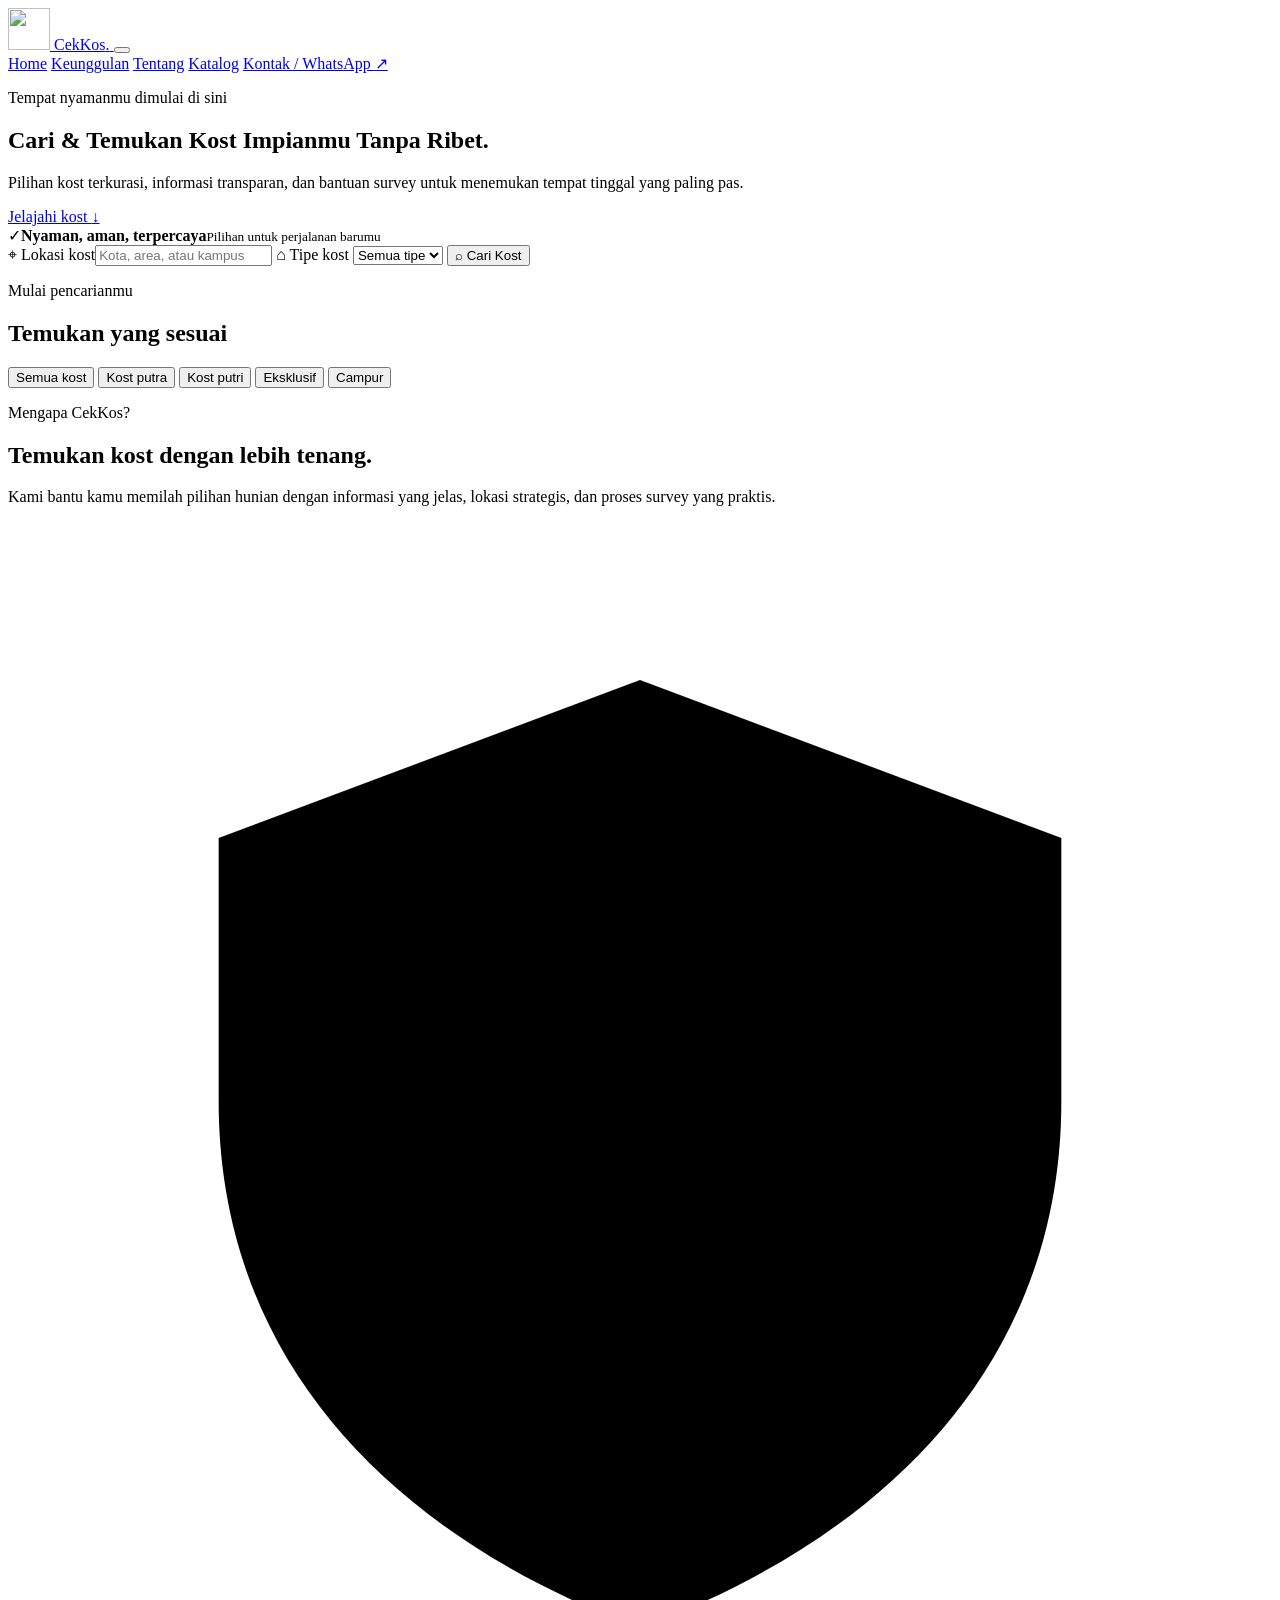
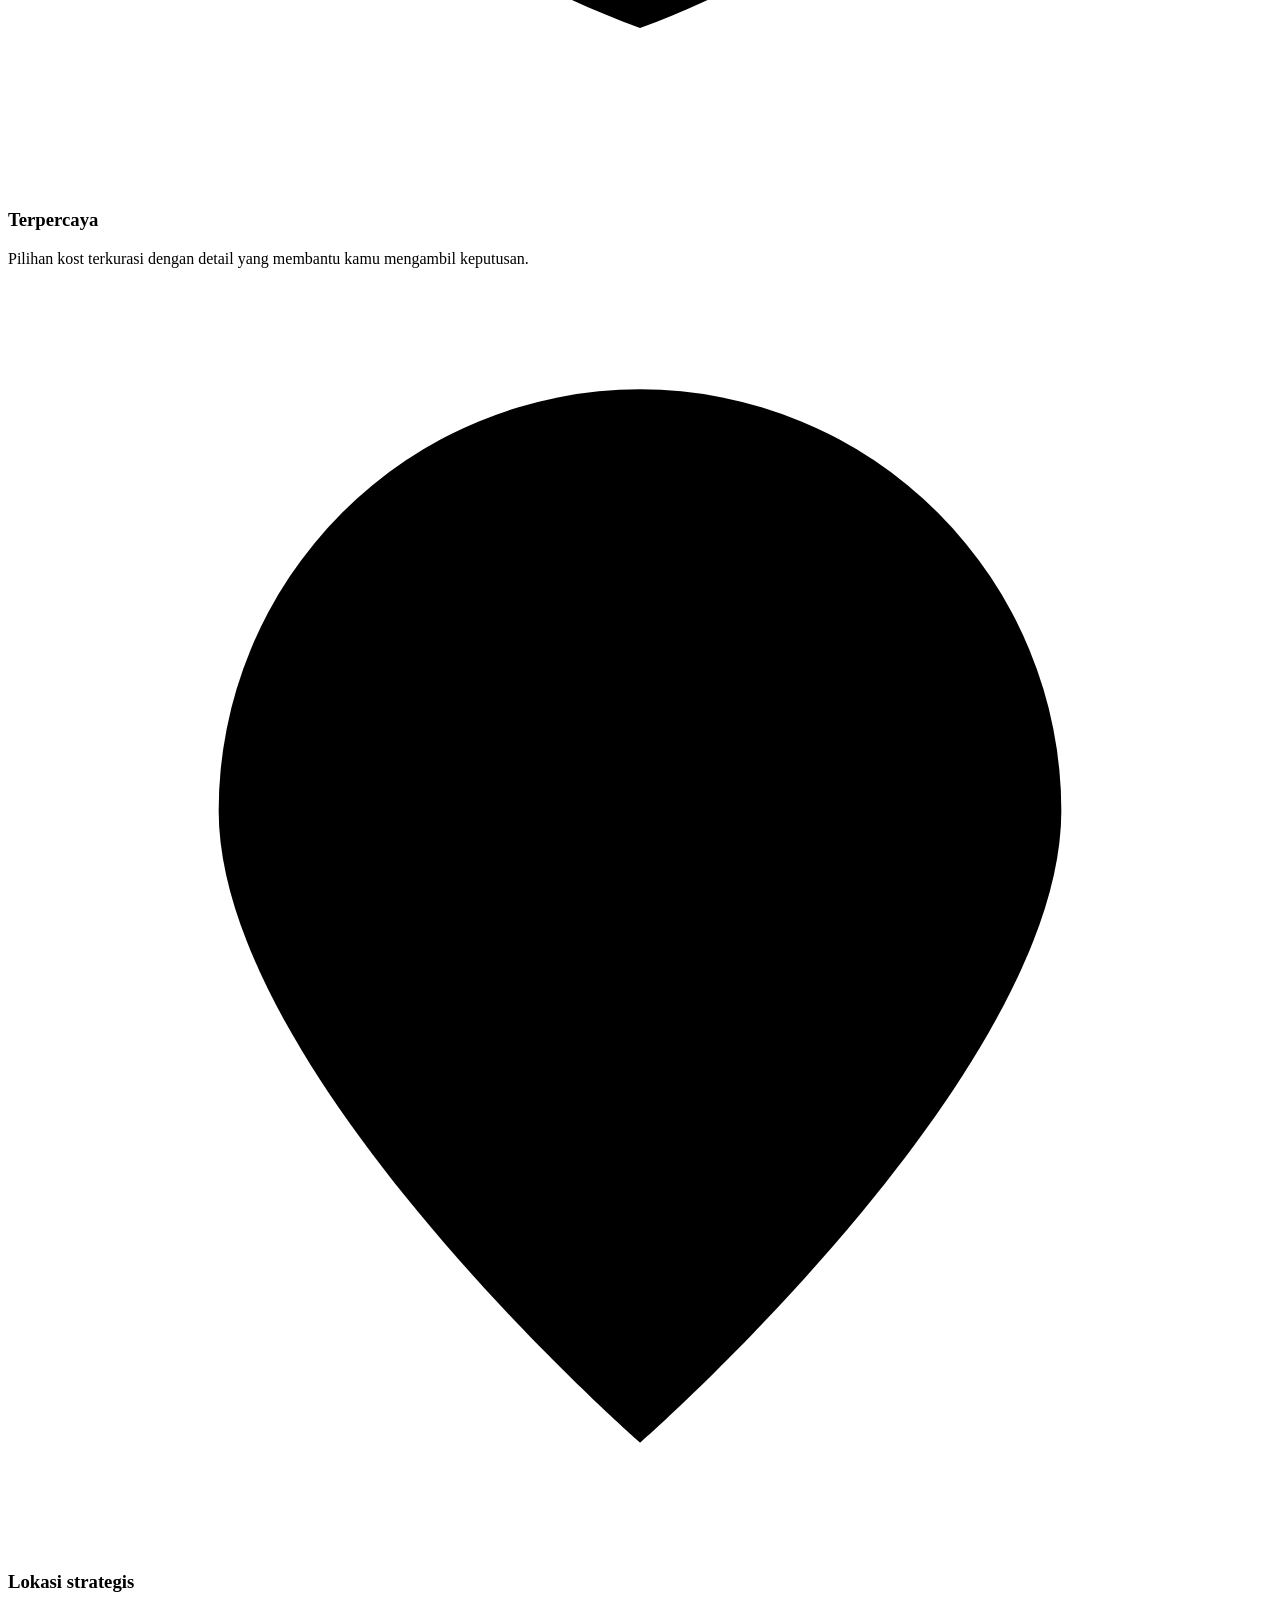
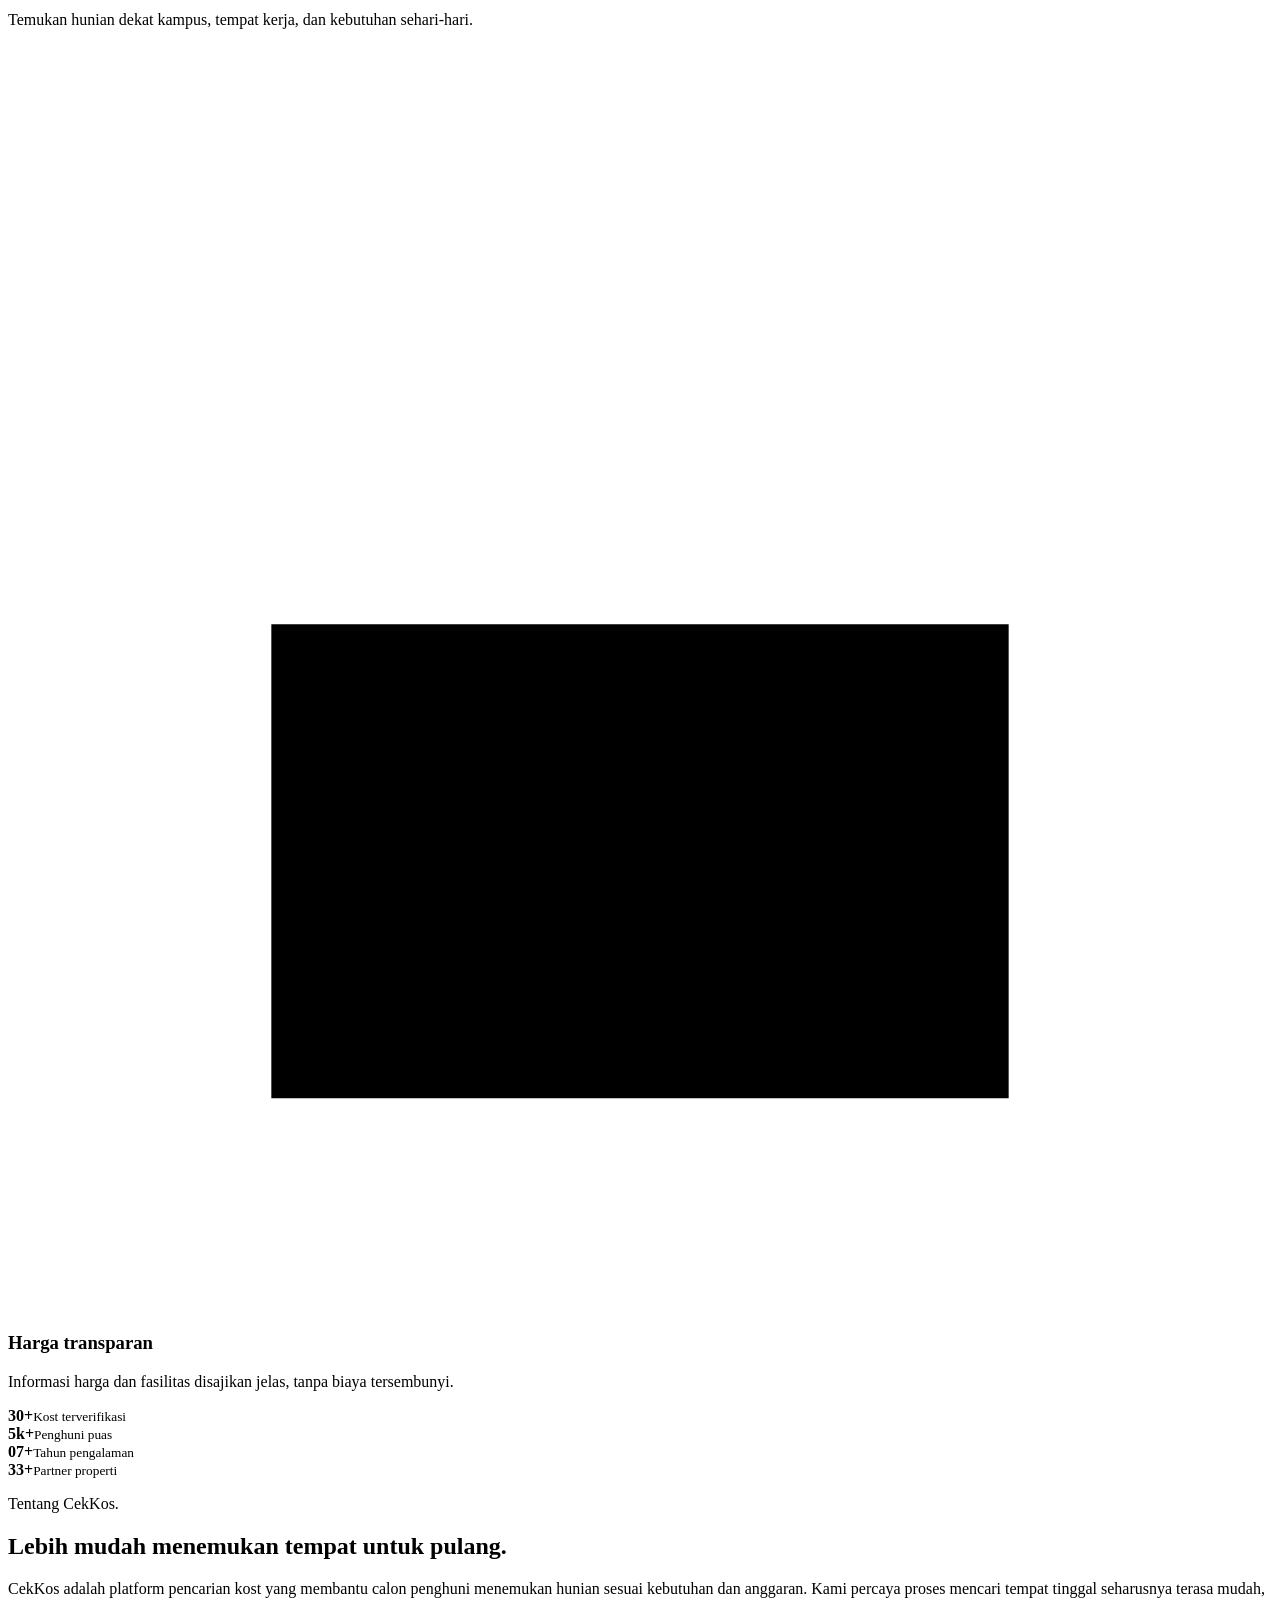
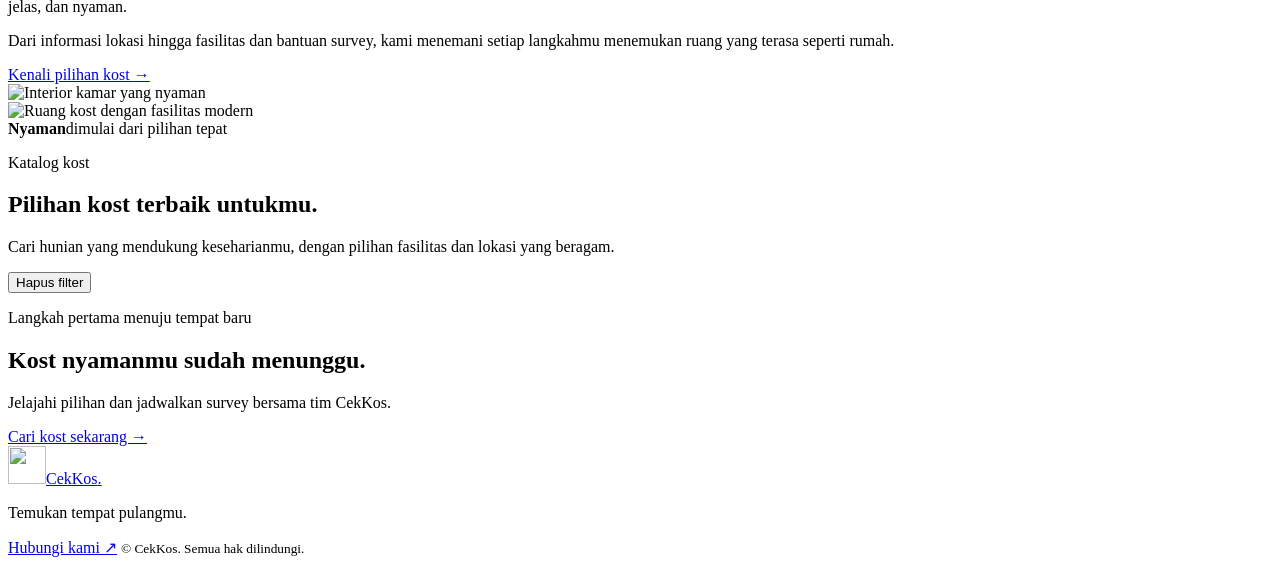
==== index.html @ 6858b545 "Add files via upload" ====
<!DOCTYPE html>
<html lang="id">
<head>
  <meta charset="UTF-8">
  <meta name="viewport" content="width=device-width, initial-scale=1">
  <meta name="theme-color" content="#1b2a4a">
  <meta name="description" content="Cari kost nyaman dan terpercaya bersama CekKos. Bandingkan pilihan, cek fasilitas, dan jadwalkan survey dengan mudah.">
  <title>CekKos. — Cari Kost Nyaman Tanpa Ribet</title>
  <link rel="icon" href="assets/images/logo.png" type="image/png">
  <link rel="stylesheet" href="assets/css/style.css">
  <script src="assets/js/main.js" defer></script>
</head>
<body>
  <header class="site-header">
    <div class="container header-inner">
      <a class="brand" href="index.html" aria-label="CekKos, beranda">
        <img src="assets/images/logo.png" alt="" width="42" height="42">
        <span>CekKos<span class="brand-dot">.</span></span>
      </a>
      <button class="menu-toggle" type="button" aria-expanded="false" aria-controls="site-nav" aria-label="Buka menu">
        <span></span><span></span><span></span>
      </button>
      <nav class="site-nav" id="site-nav" aria-label="Navigasi utama">
        <a href="#home">Home</a>
        <a href="#keunggulan">Keunggulan</a>
        <a href="#tentang">Tentang</a>
        <a href="#katalog">Katalog</a>
        <a class="nav-contact" href="https://wa.me/6281234567890?text=Halo%20CekKos%2C%20saya%20ingin%20bertanya%20tentang%20kost." target="_blank" rel="noopener noreferrer">Kontak / WhatsApp <span aria-hidden="true">↗</span></a>
      </nav>
    </div>
  </header>

  <main>
    <section class="hero container" id="home" aria-labelledby="hero-title">
      <div class="hero-image">
        <div class="hero-content">
          <p class="eyebrow eyebrow-light"><span class="status-dot"></span>Tempat nyamanmu dimulai di sini</p>
          <h1 id="hero-title">Cari &amp; Temukan Kost Impianmu <span>Tanpa Ribet.</span></h1>
          <p class="hero-copy">Pilihan kost terkurasi, informasi transparan, dan bantuan survey untuk menemukan tempat tinggal yang paling pas.</p>
          <a class="button button-white" href="#katalog">Jelajahi kost <span aria-hidden="true">↓</span></a>
        </div>
        <div class="hero-note"><span class="note-icon" aria-hidden="true">✓</span><span><strong>Nyaman, aman, terpercaya</strong><small>Pilihan untuk perjalanan barumu</small></span></div>
      </div>
      <form class="search-panel" id="search-form" role="search">
        <label class="search-field">
          <span class="field-icon" aria-hidden="true">⌖</span>
          <span class="field-content"><span class="field-label">Lokasi kost</span><input id="location-search" name="location" type="search" placeholder="Kota, area, atau kampus" autocomplete="off"></span>
        </label>
        <label class="search-field search-select">
          <span class="field-icon" aria-hidden="true">⌂</span>
          <span class="field-content"><span class="field-label">Tipe kost</span>
            <select id="type-search" name="type">
              <option value="">Semua tipe</option>
              <option value="Putra">Kost putra</option>
              <option value="Putri">Kost putri</option>
              <option value="Eksklusif">Eksklusif</option>
              <option value="Campur">Campur</option>
            </select>
          </span>
        </label>
        <button class="button button-primary search-button" type="submit"><span aria-hidden="true">⌕</span> Cari Kost</button>
      </form>
    </section>

    <section class="container categories" aria-label="Kategori kost">
      <div><p class="section-kicker">Mulai pencarianmu</p><h2 class="small-heading">Temukan yang sesuai</h2></div>
      <div class="category-list">
        <button class="category-chip is-active" type="button" data-category="Semua">Semua kost</button>
        <button class="category-chip" type="button" data-category="Putra">Kost putra</button>
        <button class="category-chip" type="button" data-category="Putri">Kost putri</button>
        <button class="category-chip" type="button" data-category="Eksklusif">Eksklusif</button>
        <button class="category-chip" type="button" data-category="Campur">Campur</button>
      </div>
    </section>

    <section class="section section-soft" id="keunggulan">
      <div class="container">
        <div class="section-heading section-heading-row">
          <div><p class="section-kicker">Mengapa CekKos?</p><h2>Temukan kost dengan lebih tenang.</h2></div>
          <p class="section-intro">Kami bantu kamu memilah pilihan hunian dengan informasi yang jelas, lokasi strategis, dan proses survey yang praktis.</p>
        </div>
        <div class="benefit-grid">
          <article class="benefit-card"><span class="benefit-icon" aria-hidden="true"><svg viewBox="0 0 24 24"><path d="m12 3 8 3v5c0 5-3.4 8.3-8 10-4.6-1.7-8-5-8-10V6l8-3Z"/><path d="m8.5 12 2.2 2.2 4.8-4.8"/></svg></span><h3>Terpercaya</h3><p>Pilihan kost terkurasi dengan detail yang membantu kamu mengambil keputusan.</p></article>
          <article class="benefit-card"><span class="benefit-icon" aria-hidden="true"><svg viewBox="0 0 24 24"><path d="M20 10c0 5-8 12-8 12S4 15 4 10a8 8 0 1 1 16 0Z"/><circle cx="12" cy="10" r="2.5"/></svg></span><h3>Lokasi strategis</h3><p>Temukan hunian dekat kampus, tempat kerja, dan kebutuhan sehari-hari.</p></article>
          <article class="benefit-card"><span class="benefit-icon" aria-hidden="true"><svg viewBox="0 0 24 24"><path d="M4 7h16M6 3v4m12-4v4M5 11h14v9H5z"/><path d="M9 15h6"/></svg></span><h3>Harga transparan</h3><p>Informasi harga dan fasilitas disajikan jelas, tanpa biaya tersembunyi.</p></article>
        </div>
        <div class="stats-strip">
          <div><strong>30<span>+</span></strong><small>Kost terverifikasi</small></div>
          <div><strong>5k<span>+</span></strong><small>Penghuni puas</small></div>
          <div><strong>07<span>+</span></strong><small>Tahun pengalaman</small></div>
          <div><strong>33<span>+</span></strong><small>Partner properti</small></div>
        </div>
      </div>
    </section>

    <section class="section" id="tentang">
      <div class="container about-grid">
        <div class="about-copy">
          <p class="section-kicker">Tentang CekKos.</p>
          <h2>Lebih mudah menemukan tempat untuk pulang.</h2>
          <p>CekKos adalah platform pencarian kost yang membantu calon penghuni menemukan hunian sesuai kebutuhan dan anggaran. Kami percaya proses mencari tempat tinggal seharusnya terasa mudah, jelas, dan nyaman.</p>
          <p>Dari informasi lokasi hingga fasilitas dan bantuan survey, kami menemani setiap langkahmu menemukan ruang yang terasa seperti rumah.</p>
          <a class="text-link" href="#katalog">Kenali pilihan kost <span aria-hidden="true">→</span></a>
        </div>
        <div class="about-visual">
          <img class="about-image-main" src="assets/images/kos-2.jpg" alt="Interior kamar yang nyaman" loading="lazy">
          <div class="about-image-small"><img src="assets/images/kos-3.jpg" alt="Ruang kost dengan fasilitas modern" loading="lazy"></div>
          <div class="about-badge"><strong>Nyaman</strong><span>dimulai dari pilihan tepat</span></div>
        </div>
      </div>
    </section>

    <section class="section section-soft catalog-section" id="katalog">
      <div class="container">
        <div class="section-heading section-heading-row">
          <div><p class="section-kicker">Katalog kost</p><h2>Pilihan kost terbaik untukmu.</h2></div>
          <p class="section-intro">Cari hunian yang mendukung keseharianmu, dengan pilihan fasilitas dan lokasi yang beragam.</p>
        </div>
        <div class="catalog-meta"><span id="result-count" aria-live="polite"></span><button id="clear-search" class="clear-search" type="button">Hapus filter</button></div>
        <div class="kost-grid" id="kost-grid"></div>
        <div class="empty-state" id="empty-state" hidden>
          <span class="empty-icon" aria-hidden="true">⌕</span><h3>Kost belum ditemukan</h3><p>Coba kata kunci lokasi atau kategori yang berbeda.</p>
          <button class="button button-primary" id="reset-search" type="button">Tampilkan semua kost</button>
        </div>
      </div>
    </section>

    <section class="container cta-section">
      <div><p class="eyebrow eyebrow-light">Langkah pertama menuju tempat baru</p><h2>Kost nyamanmu sudah menunggu.</h2><p>Jelajahi pilihan dan jadwalkan survey bersama tim CekKos.</p></div>
      <a class="button button-white" href="#katalog">Cari kost sekarang <span aria-hidden="true">→</span></a>
    </section>
  </main>

  <footer class="site-footer">
    <div class="container footer-inner">
      <a class="brand footer-brand" href="#home"><img src="assets/images/logo.png" alt="" width="38" height="38"><span>CekKos<span class="brand-dot">.</span></span></a>
      <p>Temukan tempat pulangmu.</p>
      <a href="https://wa.me/6281234567890?text=Halo%20CekKos%2C%20saya%20ingin%20bertanya." target="_blank" rel="noopener noreferrer">Hubungi kami <span aria-hidden="true">↗</span></a>
      <small>© <span id="current-year"></span> CekKos. Semua hak dilindungi.</small>
    </div>
  </footer>
</body>
</html>
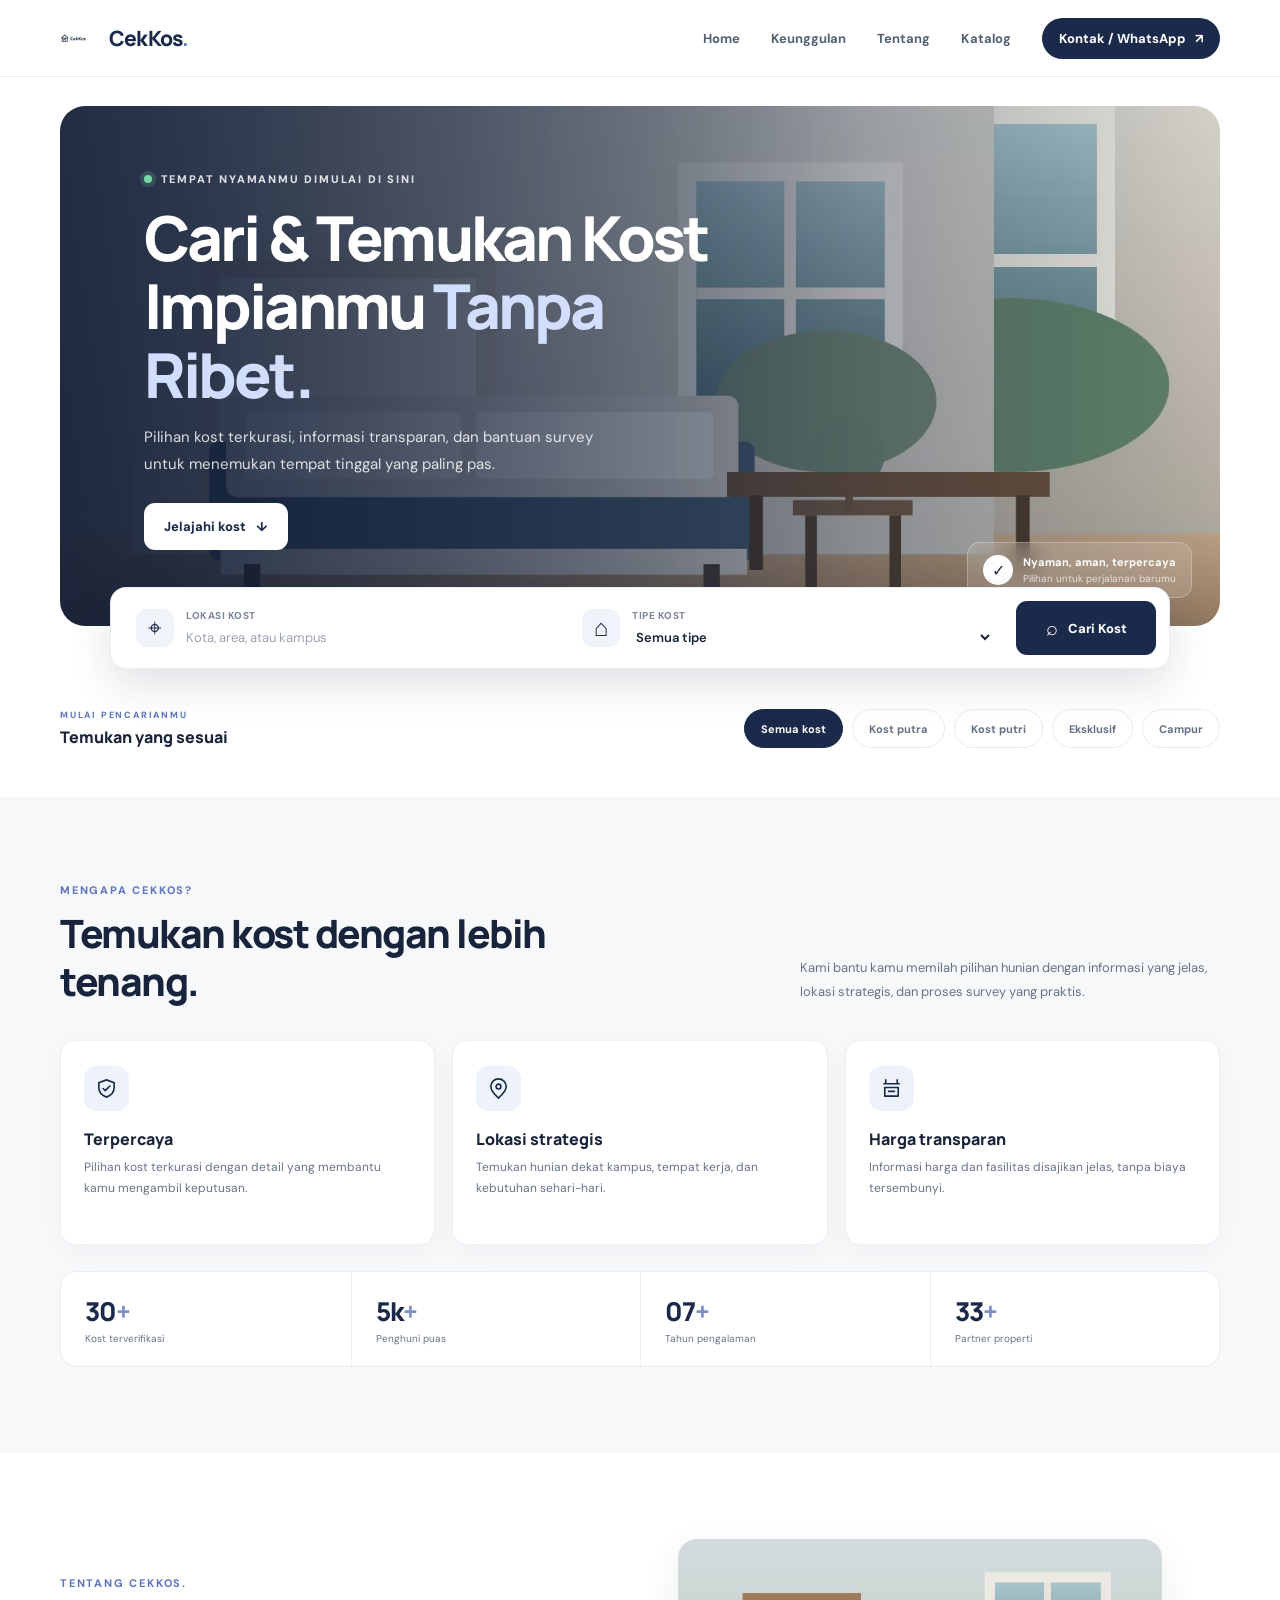
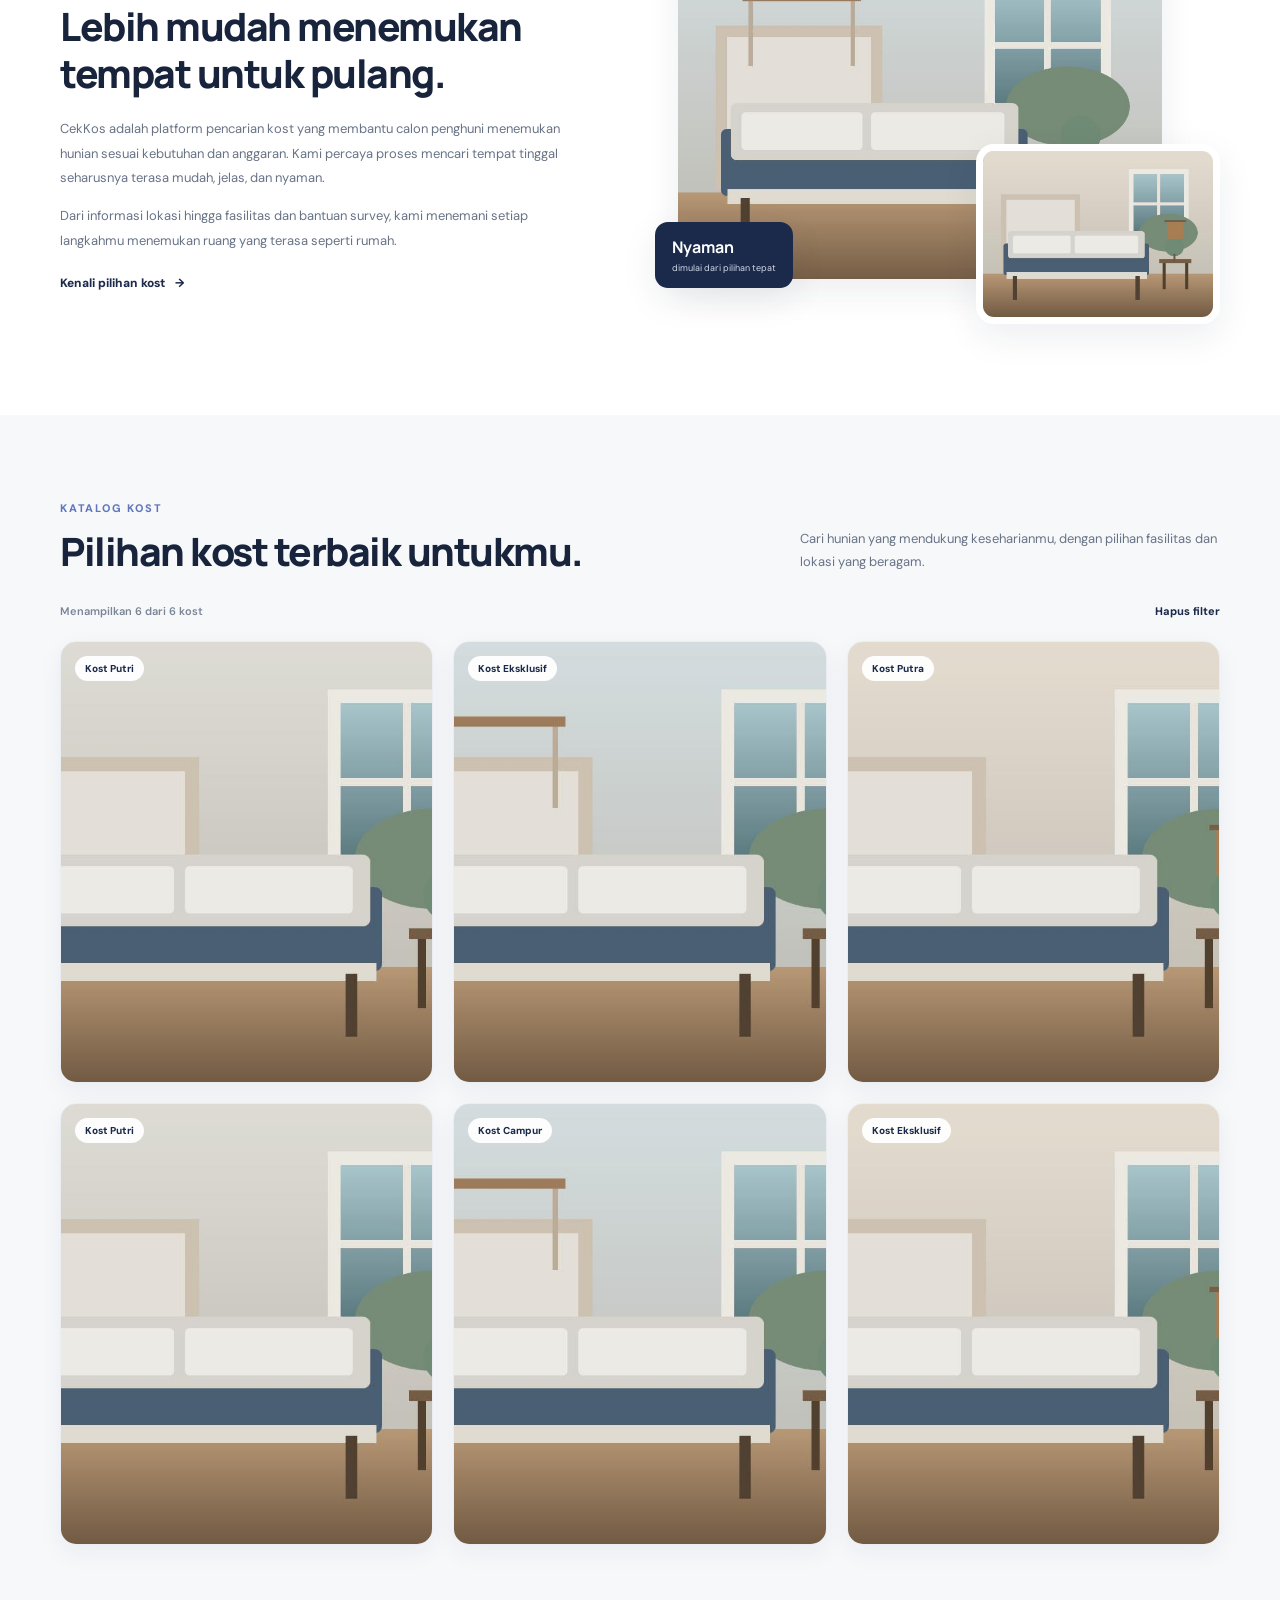
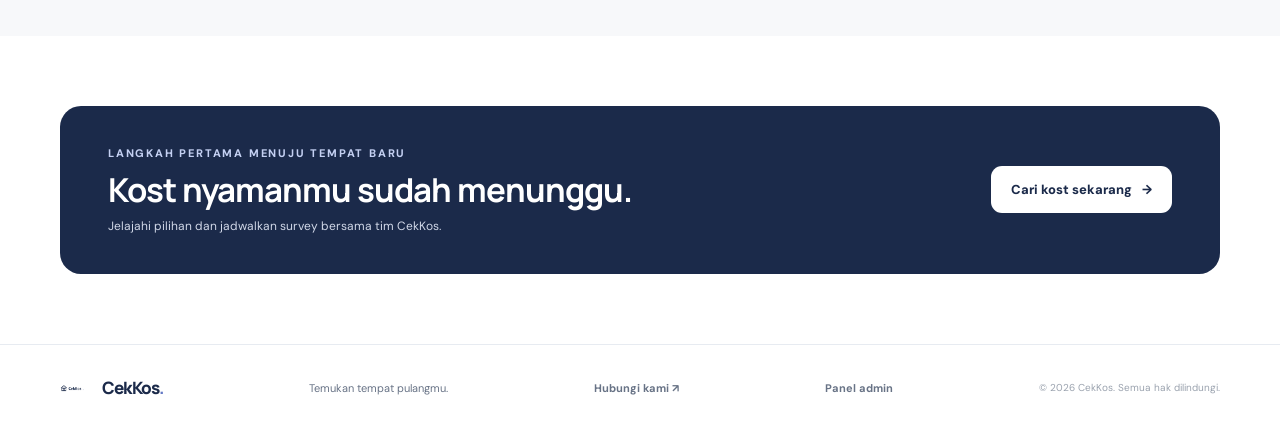
==== commit f793e090: "Update index.html" ====
--- a/index.html
+++ b/index.html
@@ -136,6 +136,7 @@
       <a class="brand footer-brand" href="#home"><img src="assets/images/logo.png" alt="" width="38" height="38"><span>CekKos<span class="brand-dot">.</span></span></a>
       <p>Temukan tempat pulangmu.</p>
       <a href="https://wa.me/6281234567890?text=Halo%20CekKos%2C%20saya%20ingin%20bertanya." target="_blank" rel="noopener noreferrer">Hubungi kami <span aria-hidden="true">↗</span></a>
+      <a href="admin-login.html">Panel admin</a>
       <small>© <span id="current-year"></span> CekKos. Semua hak dilindungi.</small>
     </div>
   </footer>
--- a/assets/css/style.css
+++ b/assets/css/style.css
@@ -0,0 +1,271 @@
+@import url('https://fonts.googleapis.com/css2?family=DM+Sans:wght@400;500;600;700;800&family=Manrope:wght@400;500;600;700;800&display=swap');
+
+:root {
+  --navy: #1b2a4a;
+  --navy-dark: #14213d;
+  --ink: #19243a;
+  --muted: #687386;
+  --line: #e7ebf1;
+  --soft: #f7f8fa;
+  --white: #fff;
+  --shadow: 0 12px 36px rgba(22, 37, 69, .08);
+  font-family: 'DM Sans', Arial, sans-serif;
+  color: var(--ink);
+  background: var(--white);
+  font-synthesis: none;
+  text-rendering: optimizeLegibility;
+}
+
+* { box-sizing: border-box; }
+html { scroll-behavior: smooth; scroll-padding-top: 92px; }
+body { margin: 0; min-width: 320px; color: var(--ink); }
+body, button, input, select { font-family: 'DM Sans', Arial, sans-serif; }
+button, a { -webkit-tap-highlight-color: transparent; }
+a { color: inherit; text-decoration: none; }
+img { display: block; max-width: 100%; }
+button { color: inherit; }
+h1, h2, h3, p { margin-top: 0; }
+h1, h2, h3, .brand { font-family: 'Manrope', 'DM Sans', sans-serif; }
+.container { width: min(1160px, calc(100% - 48px)); margin-inline: auto; }
+
+.site-header { position: sticky; z-index: 20; top: 0; border-bottom: 1px solid rgba(231, 235, 241, .85); background: rgba(255, 255, 255, .96); backdrop-filter: blur(14px); }
+.header-inner { min-height: 76px; display: flex; align-items: center; justify-content: space-between; }
+.brand { display: inline-flex; align-items: center; gap: 9px; color: var(--navy); font-size: 21px; font-weight: 800; letter-spacing: -.8px; }
+.brand img { width: 40px; height: 40px; object-fit: contain; }
+.brand-dot { color: #6479c5; }
+.site-nav { display: flex; align-items: center; gap: 31px; }
+.site-nav a { color: #536074; font-size: 13px; font-weight: 700; transition: color .2s; }
+.site-nav a:hover, .back-link:hover { color: var(--navy); }
+.site-nav .nav-contact { display: inline-flex; align-items: center; gap: 9px; border-radius: 99px; padding: 12px 17px; background: var(--navy); color: white; }
+.site-nav .nav-contact:hover { background: var(--navy-dark); color: white; }
+.menu-toggle { display: none; width: 42px; height: 42px; padding: 11px; border: 1px solid var(--line); border-radius: 12px; background: white; cursor: pointer; }
+.menu-toggle span { display: block; height: 2px; margin: 4px 0; border-radius: 2px; background: var(--navy); }
+
+.hero { position: relative; padding-top: 29px; }
+.hero-image { position: relative; display: flex; min-height: 520px; align-items: center; overflow: hidden; border-radius: 25px; padding: 62px 7.2%; color: white; background: linear-gradient(90deg, rgba(12, 25, 51, .77), rgba(15, 29, 56, .45) 54%, rgba(18, 30, 52, .08)), url('../images/banner-informasi.jpg') center 52% / cover no-repeat; }
+.hero-content { position: relative; z-index: 1; max-width: 620px; padding-bottom: 10px; }
+.eyebrow, .section-kicker { margin: 0 0 13px; color: #6077bd; font-size: 11px; font-weight: 800; letter-spacing: 1.8px; text-transform: uppercase; }
+.eyebrow-light { display: flex; align-items: center; gap: 9px; color: rgba(255,255,255,.85); }
+.status-dot { width: 8px; height: 8px; border-radius: 50%; background: #75d8a6; box-shadow: 0 0 0 4px rgba(117,216,166,.18); }
+.hero h1 { max-width: 600px; margin: 18px 0 15px; color: white; font-size: clamp(38px, 5.1vw, 62px); font-weight: 800; line-height: 1.1; letter-spacing: -2.8px; }
+.hero h1 span { color: #d1defe; }
+.hero-copy { max-width: 485px; margin-bottom: 25px; color: rgba(255,255,255,.83); font-size: 15px; line-height: 1.8; }
+.button { min-height: 47px; display: inline-flex; align-items: center; justify-content: center; gap: 10px; border: 0; border-radius: 11px; padding: 0 20px; font-size: 13px; font-weight: 800; cursor: pointer; transition: background .2s, transform .2s, box-shadow .2s; }
+.button:hover { transform: translateY(-1px); }
+.button-primary { background: var(--navy); color: white; }
+.button-primary:hover { background: var(--navy-dark); box-shadow: 0 7px 17px rgba(27,42,74,.18); }
+.button-white { background: white; color: var(--navy); }
+.button-white:hover { background: #f1f4fb; }
+.hero-note { position: absolute; right: 28px; bottom: 28px; display: flex; align-items: center; gap: 10px; border: 1px solid rgba(255,255,255,.25); border-radius: 13px; padding: 12px 15px; background: rgba(255,255,255,.14); backdrop-filter: blur(12px); }
+.note-icon { display: grid; width: 30px; height: 30px; place-items: center; border-radius: 50%; background: white; color: var(--navy); font-weight: 800; }
+.hero-note strong, .hero-note small { display: block; }
+.hero-note strong { font-size: 11px; }
+.hero-note small { margin-top: 3px; color: rgba(255,255,255,.75); font-size: 10px; }
+.search-panel { position: relative; z-index: 2; display: grid; grid-template-columns: 1fr 1fr auto; gap: 11px; align-items: center; width: calc(100% - 100px); margin: -39px auto 0; border: 1px solid rgba(231,235,241,.8); border-radius: 16px; padding: 13px; background: white; box-shadow: 0 16px 42px rgba(15,29,58,.13); }
+.search-field { min-width: 0; display: flex; align-items: center; gap: 12px; padding: 8px 12px; }
+.field-icon { display: grid; width: 38px; height: 38px; flex: 0 0 38px; place-items: center; border-radius: 11px; background: #f0f3fa; color: var(--navy); font-size: 24px; line-height: 1; }
+.field-content { min-width: 0; flex: 1; }
+.field-label { display: block; margin-bottom: 4px; color: #7d8797; font-size: 10px; font-weight: 800; letter-spacing: .5px; text-transform: uppercase; }
+.field-content input, .field-content select { width: 100%; border: 0; outline: 0; padding: 0; background: transparent; color: var(--ink); font-size: 13px; font-weight: 600; }
+.field-content input::placeholder { color: #9ba3b0; font-weight: 400; }
+.field-content select { cursor: pointer; }
+.search-button { min-width: 140px; min-height: 54px; }
+.search-button span { font-size: 20px; line-height: 1; }
+
+.categories { display: flex; align-items: center; justify-content: space-between; gap: 25px; padding-top: 40px; padding-bottom: 49px; }
+.categories .section-kicker { margin-bottom: 5px; font-size: 9px; }
+.small-heading { margin: 0; font-size: 16px; font-weight: 800; }
+.category-list { display: flex; flex-wrap: wrap; gap: 9px; }
+.category-chip { min-height: 39px; border: 1px solid var(--line); border-radius: 99px; padding: 0 16px; background: white; color: #657084; font-size: 11px; font-weight: 700; cursor: pointer; transition: all .2s; }
+.category-chip:hover { border-color: #9daacc; color: var(--navy); }
+.category-chip.is-active { border-color: var(--navy); background: var(--navy); color: white; }
+
+.section { padding: 86px 0; }
+.section-soft { background: var(--soft); }
+.section-heading { margin-bottom: 35px; }
+.section-heading-row { display: flex; align-items: end; justify-content: space-between; gap: 35px; }
+.section-heading h2, .about-copy h2 { max-width: 570px; margin: 0; color: #18243c; font-size: clamp(29px, 3.4vw, 39px); font-weight: 800; line-height: 1.22; letter-spacing: -1.5px; }
+.section-intro { max-width: 420px; margin: 0 0 2px; color: var(--muted); font-size: 13px; line-height: 1.8; }
+.benefit-grid { display: grid; grid-template-columns: repeat(3, 1fr); gap: 17px; }
+.benefit-card { min-height: 205px; border: 1px solid #edf0f5; border-radius: 16px; padding: 25px 23px; background: white; box-shadow: 0 7px 25px rgba(22,37,69,.035); }
+.benefit-icon { display: grid; width: 45px; height: 45px; place-items: center; border-radius: 13px; background: #eef2fa; color: var(--navy); }
+.benefit-icon svg { width: 23px; height: 23px; fill: none; stroke: currentColor; stroke-width: 1.7; stroke-linecap: round; stroke-linejoin: round; }
+.benefit-card h3 { margin: 17px 0 7px; font-size: 16px; font-weight: 800; }
+.benefit-card p { margin: 0; color: var(--muted); font-size: 12px; line-height: 1.7; }
+.stats-strip { display: grid; grid-template-columns: repeat(4, 1fr); margin-top: 26px; border: 1px solid #e9edf4; border-radius: 16px; background: white; }
+.stats-strip div { display: flex; flex-direction: column; gap: 3px; padding: 21px 24px; }
+.stats-strip div + div { border-left: 1px solid #edf0f4; }
+.stats-strip strong { color: var(--navy); font-family: 'Manrope', sans-serif; font-size: 26px; font-weight: 800; letter-spacing: -.8px; }
+.stats-strip strong span { color: #7d90cb; }
+.stats-strip small { color: var(--muted); font-size: 10px; }
+
+.about-grid { display: grid; grid-template-columns: 1fr 1fr; align-items: center; gap: 75px; }
+.about-copy h2 { margin-bottom: 19px; }
+.about-copy > p:not(.section-kicker) { max-width: 505px; margin-bottom: 13px; color: var(--muted); font-size: 13px; line-height: 1.9; }
+.text-link { display: inline-flex; align-items: center; gap: 10px; margin-top: 9px; color: var(--navy); font-size: 12px; font-weight: 800; }
+.about-visual { position: relative; min-height: 390px; padding: 0 58px 40px 0; }
+.about-image-main { width: 100%; height: 340px; border-radius: 19px; object-fit: cover; box-shadow: var(--shadow); }
+.about-image-small { position: absolute; right: 0; bottom: 5px; width: 45%; height: 180px; border: 7px solid white; border-radius: 18px; overflow: hidden; box-shadow: var(--shadow); }
+.about-image-small img { width: 100%; height: 100%; object-fit: cover; }
+.about-badge { position: absolute; left: -23px; bottom: 41px; display: flex; flex-direction: column; gap: 4px; border-radius: 13px; padding: 14px 17px; background: var(--navy); color: white; box-shadow: var(--shadow); }
+.about-badge strong { font-family: 'Manrope', sans-serif; font-size: 16px; }
+.about-badge span { color: #d2d9ea; font-size: 9px; }
+
+.catalog-section { padding-bottom: 91px; }
+.catalog-meta { min-height: 30px; display: flex; align-items: center; justify-content: space-between; margin: -15px 0 15px; color: #7a8596; font-size: 11px; font-weight: 600; }
+.clear-search { border: 0; padding: 6px 0; background: transparent; color: var(--navy); font-size: 11px; font-weight: 800; cursor: pointer; }
+.kost-grid { display: grid; grid-template-columns: repeat(3, minmax(0, 1fr)); gap: 20px; }
+.kost-card { overflow: hidden; border: 1px solid #eaedf2; border-radius: 16px; background: white; box-shadow: 0 8px 24px rgba(22,37,69,.055); transition: transform .2s, box-shadow .2s; }
+.kost-card:hover { transform: translateY(-4px); box-shadow: 0 15px 34px rgba(22,37,69,.12); }
+.kost-card-image { position: relative; height: 205px; overflow: hidden; background: #e9edf4; }
+.kost-card-image img { width: 100%; height: 100%; object-fit: cover; transition: transform .4s; }
+.kost-card:hover .kost-card-image img { transform: scale(1.04); }
+.kost-tag { display: inline-flex; border-radius: 99px; padding: 6px 10px; background: #eef2fa; color: var(--navy); font-size: 10px; font-weight: 800; }
+.kost-card-image .kost-tag { position: absolute; top: 14px; left: 14px; background: rgba(255,255,255,.95); }
+.kost-card-content { padding: 17px; }
+.kost-card h3 { overflow: hidden; margin: 0 0 7px; font-size: 15px; font-weight: 800; text-overflow: ellipsis; white-space: nowrap; }
+.kost-location { display: flex; align-items: center; gap: 5px; margin: 0; color: #7a8596; font-size: 11px; }
+.kost-card-footer { display: flex; align-items: center; justify-content: space-between; gap: 10px; margin-top: 16px; border-top: 1px solid #edf0f4; padding-top: 14px; }
+.kost-price { color: var(--navy); font-family: 'Manrope', sans-serif; font-size: 14px; font-weight: 800; white-space: nowrap; }
+.kost-price small { color: #8a93a1; font-family: 'DM Sans', sans-serif; font-size: 9px; font-weight: 500; }
+.facility-preview { display: flex; flex-wrap: wrap; gap: 6px; margin-top: 12px; }
+.facility-preview span { border-radius: 6px; padding: 5px 7px; background: #f5f6f8; color: #667184; font-size: 9px; }
+.detail-link { flex: 0 0 auto; border: 1px solid var(--navy); border-radius: 99px; padding: 8px 12px; color: var(--navy); font-size: 10px; font-weight: 800; transition: all .2s; }
+.detail-link:hover { background: var(--navy); color: white; }
+.empty-state { padding: 45px 20px; border: 1px dashed #cfd5df; border-radius: 16px; background: white; text-align: center; }
+.empty-icon { display: grid; width: 48px; height: 48px; place-items: center; margin: 0 auto 12px; border-radius: 50%; background: #eef2fa; color: var(--navy); font-size: 26px; }
+.empty-state h3, .empty-state h1 { margin: 0 0 8px; font-size: 20px; }
+.empty-state p { margin: 0 0 17px; color: var(--muted); font-size: 13px; }
+
+.cta-section { display: flex; align-items: center; justify-content: space-between; gap: 25px; margin-top: 70px; margin-bottom: 70px; border-radius: 21px; padding: 40px 48px; background: var(--navy); color: white; }
+.cta-section .eyebrow { margin-bottom: 10px; color: #c4d0f2; }
+.cta-section h2 { max-width: 610px; margin-bottom: 8px; font-size: clamp(24px, 3vw, 33px); line-height: 1.2; letter-spacing: -1px; }
+.cta-section p:not(.eyebrow) { margin: 0; color: #d1d8e8; font-size: 12px; }
+.cta-section .button { flex: 0 0 auto; }
+.site-footer { border-top: 1px solid var(--line); background: white; }
+.footer-inner { min-height: 86px; display: flex; align-items: center; justify-content: space-between; gap: 18px; }
+.footer-brand { font-size: 17px; }
+.footer-brand img { width: 33px; height: 33px; }
+.footer-inner > p, .footer-inner > a:not(.brand) { margin: 0; color: #687386; font-size: 11px; }
+.footer-inner > a:not(.brand) { font-weight: 700; }
+.footer-inner small { color: #9aa2ae; font-size: 10px; }
+
+/* Detail page */
+.back-link { color: #647084; font-size: 12px; font-weight: 700; transition: color .2s; }
+.detail-container { min-height: 66vh; padding-top: 22px; padding-bottom: 80px; }
+.breadcrumbs { display: flex; flex-wrap: wrap; align-items: center; gap: 10px; margin-bottom: 27px; color: #9099a8; font-size: 10px; }
+.breadcrumbs a { color: #687386; font-weight: 700; }
+.detail-heading { display: flex; align-items: end; justify-content: space-between; gap: 25px; margin-bottom: 22px; }
+.detail-heading h1 { margin: 9px 0 8px; color: var(--ink); font-size: clamp(27px, 4vw, 38px); letter-spacing: -1.5px; }
+.detail-heading .kost-location { font-size: 12px; }
+.detail-price { display: flex; flex-wrap: wrap; align-items: baseline; justify-content: end; gap: 4px 7px; min-width: 185px; }
+.detail-price span { width: 100%; color: var(--muted); font-size: 10px; text-align: right; }
+.detail-price strong { color: var(--navy); font-family: 'Manrope', sans-serif; font-size: 21px; }
+.detail-price small { color: #8a93a1; font-size: 10px; }
+.gallery { display: grid; grid-template-columns: minmax(0, 1.65fr) minmax(180px, .7fr); gap: 12px; height: 395px; }
+.gallery-main { width: 100%; height: 100%; border-radius: 16px; background: #e9edf4; object-fit: cover; }
+.gallery-thumbnails { display: grid; grid-template-rows: repeat(2, minmax(0,1fr)); gap: 12px; }
+.gallery-thumb { overflow: hidden; border: 0; border-radius: 14px; padding: 0; background: #e9edf4; cursor: pointer; }
+.gallery-thumb img { width: 100%; height: 100%; object-fit: cover; transition: transform .2s; }
+.gallery-thumb:hover img { transform: scale(1.04); }
+.gallery-thumb.is-active { outline: 3px solid var(--navy); outline-offset: -3px; }
+.detail-layout { display: grid; grid-template-columns: minmax(0, 1.55fr) minmax(260px, .72fr); align-items: start; gap: 42px; margin-top: 37px; }
+.detail-section { padding: 0 0 30px; }
+.detail-section + .detail-section { border-top: 1px solid var(--line); padding-top: 27px; }
+.detail-section .section-kicker, .booking-card .section-kicker { margin-bottom: 8px; font-size: 9px; }
+.detail-section h2, .booking-card h2 { margin: 0 0 17px; font-size: 21px; letter-spacing: -.5px; }
+.facility-list { display: grid; grid-template-columns: repeat(2, minmax(0,1fr)); gap: 13px 20px; }
+.facility-item { display: flex; align-items: center; gap: 10px; color: #586478; font-size: 12px; }
+.facility-item-icon { display: grid; width: 36px; height: 36px; flex: 0 0 36px; place-items: center; border-radius: 10px; background: #eef2fa; color: var(--navy); font-size: 17px; }
+.description-section > p:not(.section-kicker) { margin: 0; color: #667184; font-size: 12px; line-height: 1.9; white-space: pre-line; }
+.description-section h3 { margin: 23px 0 11px; font-size: 14px; }
+.house-rules { display: grid; gap: 9px; margin: 0; padding-left: 18px; color: #667184; font-size: 11px; line-height: 1.7; }
+.booking-card { position: sticky; top: 98px; border: 1px solid var(--line); border-radius: 16px; padding: 22px; box-shadow: var(--shadow); }
+.booking-card h2 { margin-bottom: 8px; }
+.booking-card > p:not(.section-kicker) { margin: 0 0 19px; color: var(--muted); font-size: 11px; line-height: 1.7; }
+.button-full { width: 100%; margin-top: 10px; }
+.button-outline { border: 1px solid #dce1e9; background: white; color: var(--navy); }
+.button-outline:hover { border-color: var(--navy); background: #f8f9fc; }
+.booking-card > small { display: block; margin-top: 13px; color: #929baa; font-size: 9px; line-height: 1.6; text-align: center; }
+#kost-detail[hidden], #detail-not-found[hidden] { display: none; }
+
+:focus-visible { outline: 3px solid #8ca3e1; outline-offset: 3px; }
+@media (max-width: 850px) {
+  .container { width: min(100% - 40px, 700px); }
+  .menu-toggle { display: block; }
+  .site-nav { position: absolute; top: 75px; right: 20px; left: 20px; display: none; align-items: stretch; gap: 2px; border: 1px solid var(--line); border-radius: 14px; padding: 10px; background: white; box-shadow: var(--shadow); }
+  .site-nav.is-open { display: flex; flex-direction: column; }
+  .site-nav a { padding: 12px; }
+  .site-nav .nav-contact { justify-content: center; margin-top: 4px; }
+  .hero-image { min-height: 490px; padding-inline: 7%; }
+  .hero-note { right: 18px; bottom: 18px; }
+  .search-panel { width: calc(100% - 44px); }
+  .categories { align-items: flex-start; flex-direction: column; gap: 17px; padding-top: 33px; padding-bottom: 39px; }
+  .about-grid { gap: 42px; }
+  .kost-grid { grid-template-columns: repeat(2, minmax(0,1fr)); }
+  .detail-layout { gap: 25px; }
+  .gallery { height: 330px; }
+}
+@media (max-width: 600px) {
+  .container { width: calc(100% - 34px); }
+  .header-inner { min-height: 66px; }
+  .brand { font-size: 19px; }
+  .brand img { width: 36px; height: 36px; }
+  .site-nav { top: 65px; right: 17px; left: 17px; }
+  .hero { width: 100%; padding: 12px 12px 0; }
+  .hero-image { min-height: 510px; align-items: flex-start; border-radius: 19px; padding: 47px 24px 120px; background-position: 57% center; }
+  .hero h1 { margin-top: 18px; font-size: 41px; letter-spacing: -2px; }
+  .hero-copy { max-width: 360px; font-size: 13px; }
+  .hero-note { display: none; }
+  .search-panel { width: calc(100% - 28px); grid-template-columns: 1fr; gap: 2px; margin-top: -82px; padding: 9px; border-radius: 15px; }
+  .search-field { padding: 7px 7px; }
+  .search-select { border-top: 1px solid #eef0f4; }
+  .search-button { width: 100%; min-height: 47px; margin-top: 5px; }
+  .categories { padding-top: 28px; padding-bottom: 37px; }
+  .category-list { gap: 7px; }
+  .category-chip { min-height: 35px; padding-inline: 12px; font-size: 10px; }
+  .section { padding: 64px 0; }
+  .section-heading-row { align-items: flex-start; flex-direction: column; gap: 12px; }
+  .section-heading h2, .about-copy h2 { font-size: 30px; letter-spacing: -1px; }
+  .section-intro { font-size: 12px; }
+  .benefit-grid { grid-template-columns: 1fr; gap: 10px; }
+  .benefit-card { min-height: 0; padding: 19px; }
+  .benefit-card h3 { margin-top: 13px; }
+  .stats-strip { grid-template-columns: repeat(2, 1fr); }
+  .stats-strip div { padding: 16px; }
+  .stats-strip div:nth-child(3) { border-top: 1px solid #edf0f4; border-left: 0; }
+  .stats-strip div:nth-child(4) { border-top: 1px solid #edf0f4; }
+  .about-grid { grid-template-columns: 1fr; gap: 27px; }
+  .about-copy > p:not(.section-kicker) { font-size: 12px; }
+  .about-visual { min-height: 310px; padding-right: 36px; }
+  .about-image-main { height: 270px; }
+  .about-image-small { width: 46%; height: 132px; }
+  .about-badge { left: -6px; bottom: 29px; padding: 11px 13px; }
+  .kost-grid { grid-template-columns: 1fr; gap: 14px; }
+  .kost-card-image { height: 215px; }
+  .catalog-section { padding-bottom: 64px; }
+  .cta-section { align-items: flex-start; flex-direction: column; margin-top: 40px; margin-bottom: 42px; border-radius: 17px; padding: 28px 23px; }
+  .cta-section h2 { font-size: 26px; }
+  .footer-inner { align-items: flex-start; flex-wrap: wrap; justify-content: space-between; padding-block: 21px; }
+  .footer-inner > p { order: 3; width: 100%; }
+  .footer-inner small { order: 4; width: 100%; }
+  .back-link { font-size: 10px; }
+  .detail-container { padding-top: 17px; padding-bottom: 55px; }
+  .breadcrumbs { margin-bottom: 20px; font-size: 9px; }
+  .detail-heading { align-items: flex-start; flex-direction: column; gap: 12px; }
+  .detail-heading h1 { font-size: 28px; }
+  .detail-price { justify-content: flex-start; }
+  .detail-price span { text-align: left; }
+  .gallery { height: auto; grid-template-columns: 1fr; }
+  .gallery-main { height: 260px; }
+  .gallery-thumbnails { grid-template-columns: repeat(2, minmax(0,1fr)); grid-template-rows: 90px; }
+  .detail-layout { grid-template-columns: 1fr; gap: 9px; margin-top: 27px; }
+  .detail-section h2, .booking-card h2 { font-size: 19px; }
+  .facility-list { gap: 12px 8px; }
+  .facility-item { gap: 7px; font-size: 10px; }
+  .facility-item-icon { width: 32px; height: 32px; flex-basis: 32px; }
+  .booking-card { position: static; }
+}
+@media (prefers-reduced-motion: reduce) {
+  *, *::before, *::after { scroll-behavior: auto !important; transition-duration: .01ms !important; animation-duration: .01ms !important; }
+}
